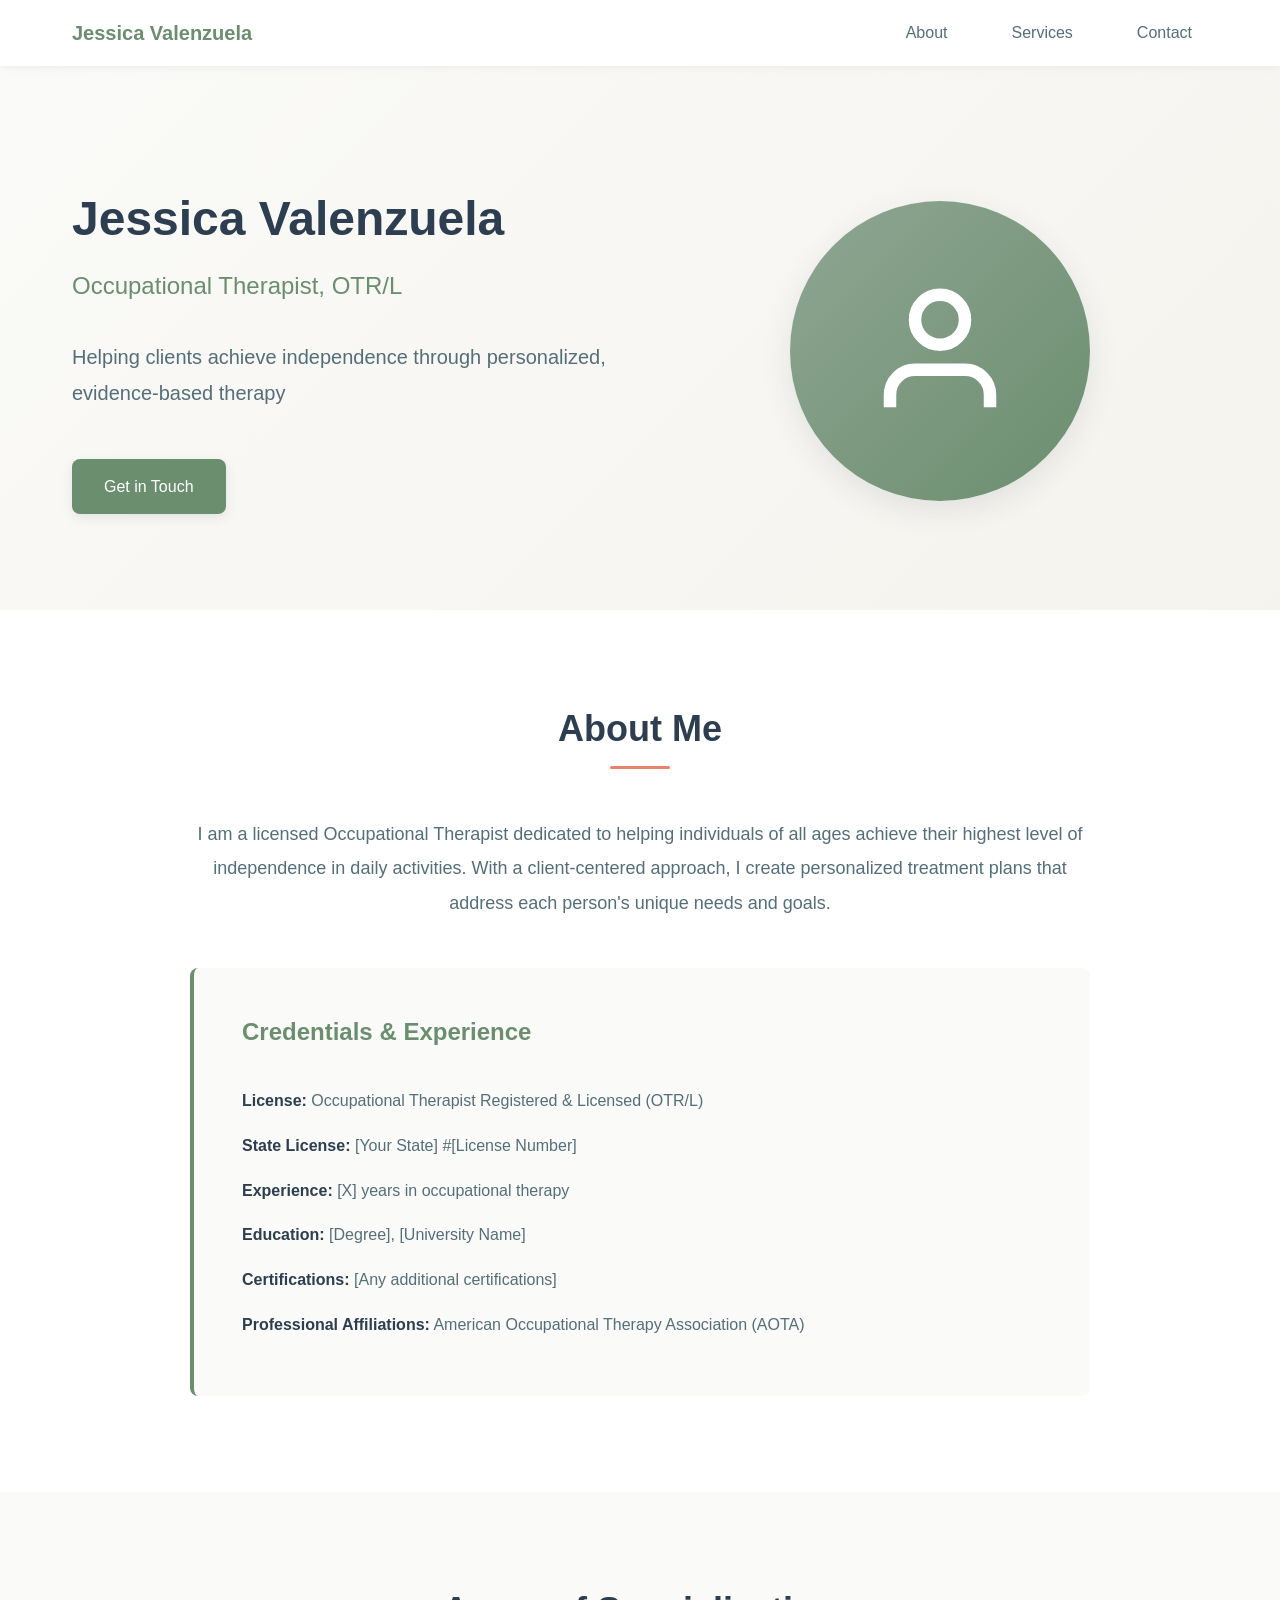
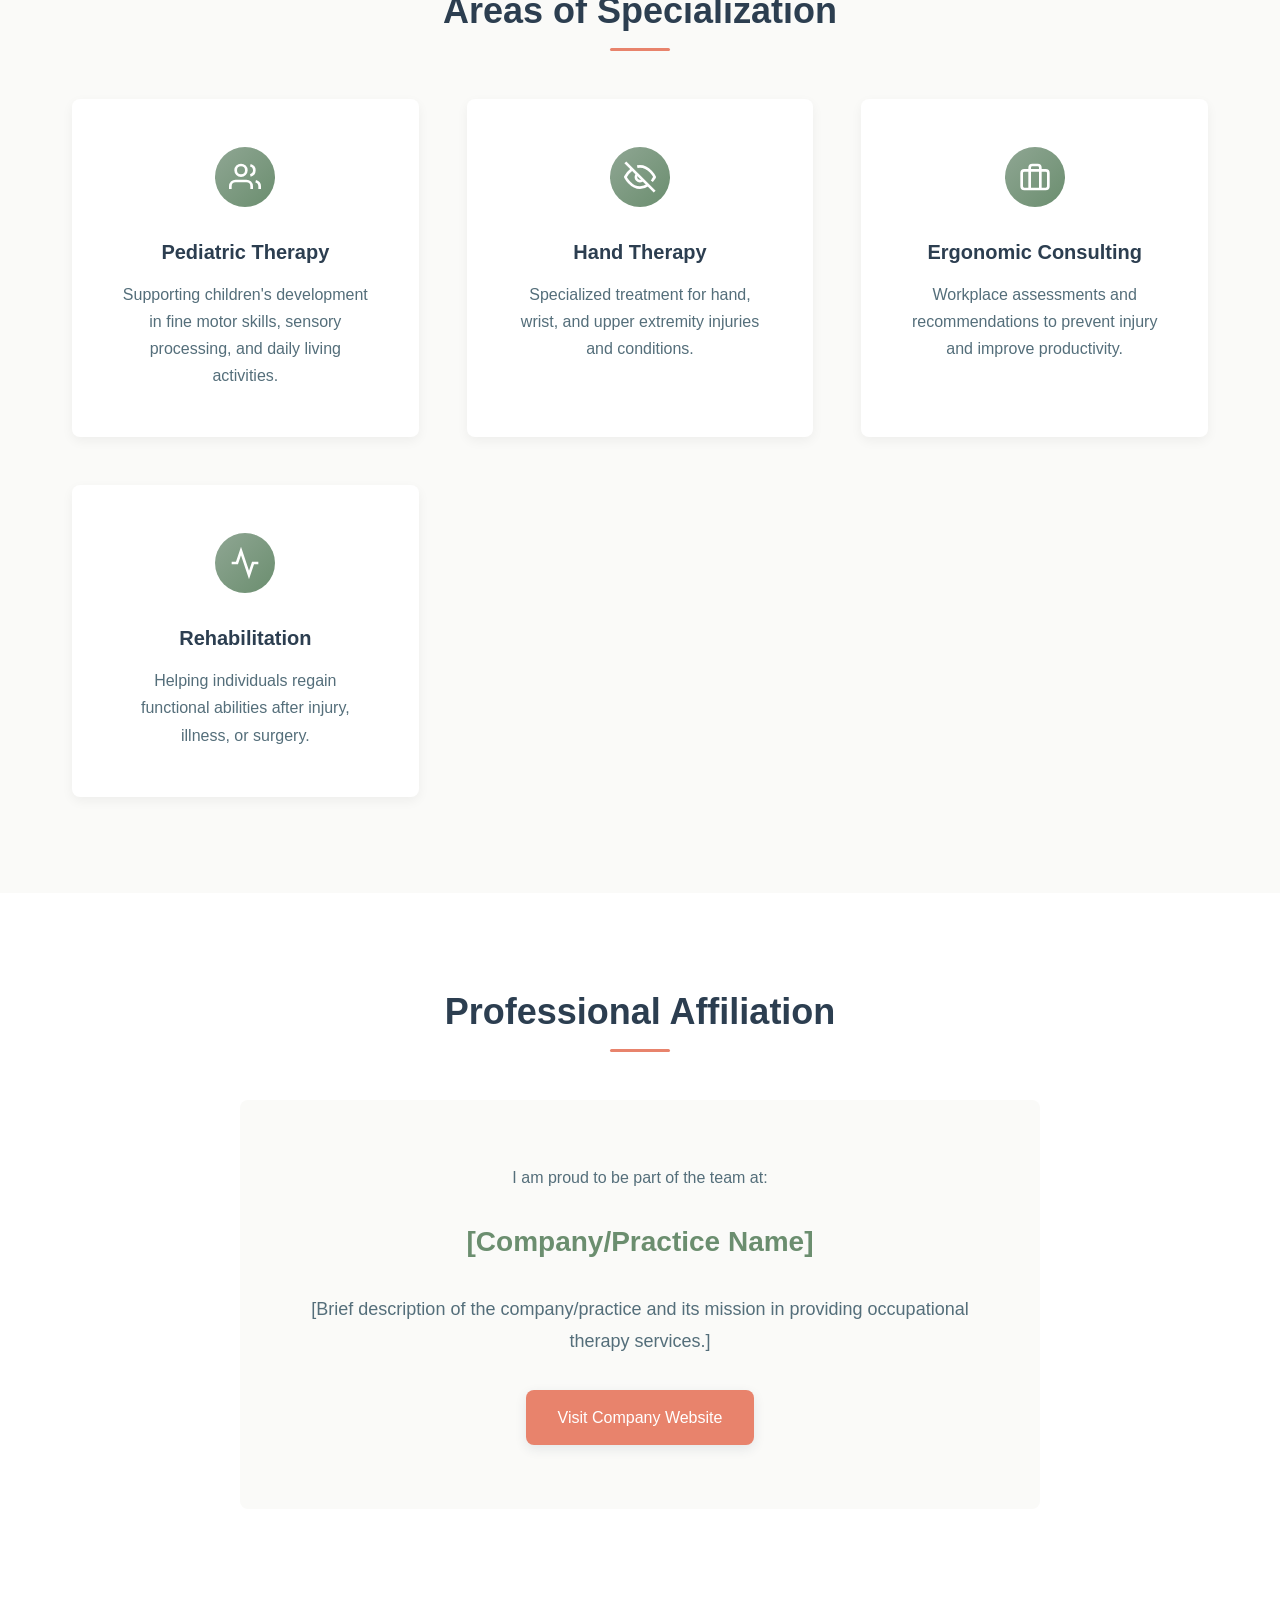
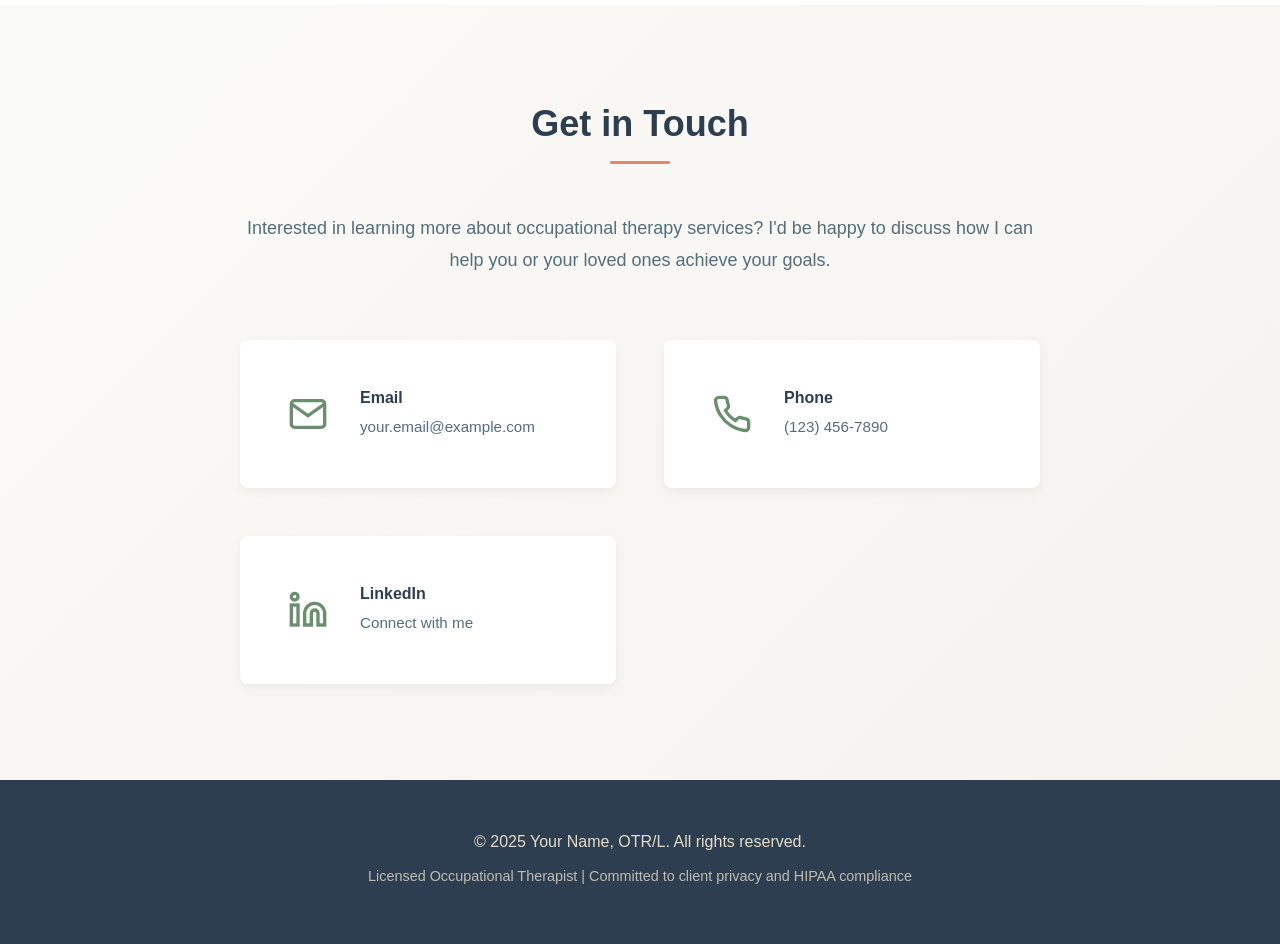
==== index.html @ 7d42098f "Initial template" ====
<!DOCTYPE html>
<html lang="en">
<head>
    <meta charset="UTF-8">
    <meta name="viewport" content="width=device-width, initial-scale=1.0">
    <meta name="description" content="Professional Occupational Therapist providing personalized care and evidence-based treatment.">
    <title>Your Name, OTR/L - Occupational Therapist</title>
    <link rel="stylesheet" href="styles.css">
</head>
<body>
    <!-- Navigation -->
    <nav class="nav">
        <div class="container">
            <div class="nav-content">
                <a href="#home" class="nav-logo">Jessica Valenzuela</a>
                <ul class="nav-links">
                    <li><a href="#about">About</a></li>
                    <li><a href="#services">Services</a></li>
                    <li><a href="#contact">Contact</a></li>
                </ul>
            </div>
        </div>
    </nav>

    <!-- Hero Section -->
    <section id="home" class="hero">
        <div class="container">
            <div class="hero-content">
                <div class="hero-text">
                    <h1 class="hero-title">Jessica Valenzuela</h1>
                    <p class="hero-subtitle">Occupational Therapist, OTR/L</p>
                    <p class="hero-tagline">Helping clients achieve independence through personalized, evidence-based therapy</p>
                    <a href="#contact" class="btn btn-primary">Get in Touch</a>
                </div>
                <div class="hero-image">
                    <div class="image-placeholder">
                        <!-- Replace with actual photo: <img src="your-photo.jpg" alt="Your Name, Occupational Therapist"> -->
                        <svg xmlns="http://www.w3.org/2000/svg" viewBox="0 0 24 24" fill="none" stroke="currentColor" stroke-width="2">
                            <path d="M20 21v-2a4 4 0 0 0-4-4H8a4 4 0 0 0-4 4v2"></path>
                            <circle cx="12" cy="7" r="4"></circle>
                        </svg>
                    </div>
                </div>
            </div>
        </div>
    </section>

    <!-- About Section -->
    <section id="about" class="about">
        <div class="container">
            <h2 class="section-title">About Me</h2>
            <div class="about-content">
                <div class="about-text">
                    <p class="about-intro">
                        I am a licensed Occupational Therapist dedicated to helping individuals of all ages
                        achieve their highest level of independence in daily activities. With a client-centered
                        approach, I create personalized treatment plans that address each person's unique needs
                        and goals.
                    </p>

                    <div class="credentials">
                        <h3>Credentials & Experience</h3>
                        <ul>
                            <li><strong>License:</strong> Occupational Therapist Registered & Licensed (OTR/L)</li>
                            <li><strong>State License:</strong> [Your State] #[License Number]</li>
                            <li><strong>Experience:</strong> [X] years in occupational therapy</li>
                            <li><strong>Education:</strong> [Degree], [University Name]</li>
                            <li><strong>Certifications:</strong> [Any additional certifications]</li>
                            <li><strong>Professional Affiliations:</strong> American Occupational Therapy Association (AOTA)</li>
                        </ul>
                    </div>
                </div>
            </div>
        </div>
    </section>

    <!-- Services Section -->
    <section id="services" class="services">
        <div class="container">
            <h2 class="section-title">Areas of Specialization</h2>
            <div class="services-grid">
                <div class="service-card">
                    <div class="service-icon">
                        <svg xmlns="http://www.w3.org/2000/svg" viewBox="0 0 24 24" fill="none" stroke="currentColor" stroke-width="2">
                            <path d="M17 21v-2a4 4 0 0 0-4-4H5a4 4 0 0 0-4 4v2"></path>
                            <circle cx="9" cy="7" r="4"></circle>
                            <path d="M23 21v-2a4 4 0 0 0-3-3.87"></path>
                            <path d="M16 3.13a4 4 0 0 1 0 7.75"></path>
                        </svg>
                    </div>
                    <h3>Pediatric Therapy</h3>
                    <p>Supporting children's development in fine motor skills, sensory processing, and daily living activities.</p>
                </div>

                <div class="service-card">
                    <div class="service-icon">
                        <svg xmlns="http://www.w3.org/2000/svg" viewBox="0 0 24 24" fill="none" stroke="currentColor" stroke-width="2">
                            <path d="M17.94 17.94A10.07 10.07 0 0 1 12 20c-7 0-11-8-11-8a18.45 18.45 0 0 1 5.06-5.94M9.9 4.24A9.12 9.12 0 0 1 12 4c7 0 11 8 11 8a18.5 18.5 0 0 1-2.16 3.19m-6.72-1.07a3 3 0 1 1-4.24-4.24"></path>
                            <line x1="1" y1="1" x2="23" y2="23"></line>
                        </svg>
                    </div>
                    <h3>Hand Therapy</h3>
                    <p>Specialized treatment for hand, wrist, and upper extremity injuries and conditions.</p>
                </div>

                <div class="service-card">
                    <div class="service-icon">
                        <svg xmlns="http://www.w3.org/2000/svg" viewBox="0 0 24 24" fill="none" stroke="currentColor" stroke-width="2">
                            <rect x="2" y="7" width="20" height="14" rx="2" ry="2"></rect>
                            <path d="M16 21V5a2 2 0 0 0-2-2h-4a2 2 0 0 0-2 2v16"></path>
                        </svg>
                    </div>
                    <h3>Ergonomic Consulting</h3>
                    <p>Workplace assessments and recommendations to prevent injury and improve productivity.</p>
                </div>

                <div class="service-card">
                    <div class="service-icon">
                        <svg xmlns="http://www.w3.org/2000/svg" viewBox="0 0 24 24" fill="none" stroke="currentColor" stroke-width="2">
                            <path d="M22 12h-4l-3 9L9 3l-3 9H2"></path>
                        </svg>
                    </div>
                    <h3>Rehabilitation</h3>
                    <p>Helping individuals regain functional abilities after injury, illness, or surgery.</p>
                </div>
            </div>
        </div>
    </section>

    <!-- Company Section -->
    <section class="company">
        <div class="container">
            <div class="company-content">
                <h2 class="section-title">Professional Affiliation</h2>
                <div class="company-info">
                    <p>I am proud to be part of the team at:</p>
                    <h3 class="company-name">[Company/Practice Name]</h3>
                    <p class="company-description">
                        [Brief description of the company/practice and its mission in providing occupational therapy services.]
                    </p>
                    <a href="https://www.company-website.com" target="_blank" rel="noopener noreferrer" class="btn btn-secondary">
                        Visit Company Website
                    </a>
                </div>
            </div>
        </div>
    </section>

    <!-- Contact Section -->
    <section id="contact" class="contact">
        <div class="container">
            <h2 class="section-title">Get in Touch</h2>
            <div class="contact-content">
                <p class="contact-intro">
                    Interested in learning more about occupational therapy services?
                    I'd be happy to discuss how I can help you or your loved ones achieve your goals.
                </p>

                <div class="contact-methods">
                    <div class="contact-item">
                        <svg xmlns="http://www.w3.org/2000/svg" viewBox="0 0 24 24" fill="none" stroke="currentColor" stroke-width="2">
                            <path d="M4 4h16c1.1 0 2 .9 2 2v12c0 1.1-.9 2-2 2H4c-1.1 0-2-.9-2-2V6c0-1.1.9-2 2-2z"></path>
                            <polyline points="22,6 12,13 2,6"></polyline>
                        </svg>
                        <div>
                            <h4>Email</h4>
                            <a href="mailto:your.email@example.com">your.email@example.com</a>
                        </div>
                    </div>

                    <div class="contact-item">
                        <svg xmlns="http://www.w3.org/2000/svg" viewBox="0 0 24 24" fill="none" stroke="currentColor" stroke-width="2">
                            <path d="M22 16.92v3a2 2 0 0 1-2.18 2 19.79 19.79 0 0 1-8.63-3.07 19.5 19.5 0 0 1-6-6 19.79 19.79 0 0 1-3.07-8.67A2 2 0 0 1 4.11 2h3a2 2 0 0 1 2 1.72 12.84 12.84 0 0 0 .7 2.81 2 2 0 0 1-.45 2.11L8.09 9.91a16 16 0 0 0 6 6l1.27-1.27a2 2 0 0 1 2.11-.45 12.84 12.84 0 0 0 2.81.7A2 2 0 0 1 22 16.92z"></path>
                        </svg>
                        <div>
                            <h4>Phone</h4>
                            <a href="tel:+1234567890">(123) 456-7890</a>
                        </div>
                    </div>

                    <div class="contact-item">
                        <svg xmlns="http://www.w3.org/2000/svg" viewBox="0 0 24 24" fill="none" stroke="currentColor" stroke-width="2">
                            <path d="M16 8a6 6 0 0 1 6 6v7h-4v-7a2 2 0 0 0-2-2 2 2 0 0 0-2 2v7h-4v-7a6 6 0 0 1 6-6z"></path>
                            <rect x="2" y="9" width="4" height="12"></rect>
                            <circle cx="4" cy="4" r="2"></circle>
                        </svg>
                        <div>
                            <h4>LinkedIn</h4>
                            <a href="https://www.linkedin.com/in/yourprofile" target="_blank" rel="noopener noreferrer">Connect with me</a>
                        </div>
                    </div>
                </div>
            </div>
        </div>
    </section>

    <!-- Footer -->
    <footer class="footer">
        <div class="container">
            <div class="footer-content">
                <p>&copy; 2025 Your Name, OTR/L. All rights reserved.</p>
                <p class="footer-note">Licensed Occupational Therapist | Committed to client privacy and HIPAA compliance</p>
            </div>
        </div>
    </footer>

    <script>
        // Smooth scrolling for navigation links
        document.querySelectorAll('a[href^="#"]').forEach(anchor => {
            anchor.addEventListener('click', function (e) {
                e.preventDefault();
                const target = document.querySelector(this.getAttribute('href'));
                if (target) {
                    target.scrollIntoView({
                        behavior: 'smooth',
                        block: 'start'
                    });
                }
            });
        });

        // Add active class to nav on scroll
        window.addEventListener('scroll', () => {
            const nav = document.querySelector('.nav');
            if (window.scrollY > 50) {
                nav.classList.add('scrolled');
            } else {
                nav.classList.remove('scrolled');
            }
        });
    </script>
</body>
</html>
---- styles.css ----
/* ===================================
   CSS Custom Properties (Variables)
   =================================== */
:root {
    /* Colors - Sage Green & Warm Neutrals Palette */
    --color-primary: #6B8E6F;        /* Sage green */
    --color-primary-light: #8FA693;  /* Light sage */
    --color-primary-dark: #4A6B4E;   /* Dark sage */
    --color-accent: #E8836C;         /* Coral accent */
    --color-accent-light: #F5A491;   /* Light coral */
    --color-neutral-light: #FAFAF8;  /* Cream white */
    --color-neutral: #E8DCC8;        /* Warm beige */
    --color-text-dark: #2C3E50;      /* Dark text */
    --color-text-medium: #546E7A;    /* Medium grey text */
    --color-text-light: #7FB3D5;     /* Soft teal */
    --color-white: #FFFFFF;
    --color-shadow: rgba(44, 62, 80, 0.1);

    /* Typography */
    --font-base: -apple-system, BlinkMacSystemFont, 'Segoe UI', Roboto, 'Helvetica Neue', Arial, sans-serif;
    --font-heading: 'Montserrat', -apple-system, BlinkMacSystemFont, 'Segoe UI', sans-serif;

    /* Spacing */
    --spacing-xs: 0.5rem;
    --spacing-sm: 1rem;
    --spacing-md: 2rem;
    --spacing-lg: 3rem;
    --spacing-xl: 4rem;
    --spacing-xxl: 6rem;

    /* Layout */
    --max-width: 1200px;
    --border-radius: 8px;
    --transition: all 0.3s ease;
}

/* ===================================
   Reset & Base Styles
   =================================== */
* {
    margin: 0;
    padding: 0;
    box-sizing: border-box;
}

html {
    scroll-behavior: smooth;
    font-size: 16px;
}

body {
    font-family: var(--font-base);
    color: var(--color-text-dark);
    line-height: 1.7;
    background-color: var(--color-white);
    -webkit-font-smoothing: antialiased;
    -moz-osx-font-smoothing: grayscale;
}

h1, h2, h3, h4, h5, h6 {
    font-family: var(--font-heading);
    line-height: 1.3;
    font-weight: 600;
    color: var(--color-text-dark);
}

h1 { font-size: 2.5rem; }
h2 { font-size: 2rem; }
h3 { font-size: 1.5rem; }
h4 { font-size: 1.25rem; }

a {
    color: var(--color-primary);
    text-decoration: none;
    transition: var(--transition);
}

a:hover {
    color: var(--color-primary-dark);
}

img {
    max-width: 100%;
    height: auto;
    display: block;
}

ul {
    list-style: none;
}

/* ===================================
   Utility Classes
   =================================== */
.container {
    max-width: var(--max-width);
    margin: 0 auto;
    padding: 0 var(--spacing-md);
}

.section-title {
    text-align: center;
    margin-bottom: var(--spacing-lg);
    font-size: 2.25rem;
    color: var(--color-text-dark);
    position: relative;
    padding-bottom: var(--spacing-sm);
}

.section-title::after {
    content: '';
    position: absolute;
    bottom: 0;
    left: 50%;
    transform: translateX(-50%);
    width: 60px;
    height: 3px;
    background: var(--color-accent);
    border-radius: 2px;
}

/* ===================================
   Buttons
   =================================== */
.btn {
    display: inline-block;
    padding: 0.875rem 2rem;
    border-radius: var(--border-radius);
    font-weight: 500;
    text-align: center;
    cursor: pointer;
    transition: var(--transition);
    border: none;
    font-size: 1rem;
    text-decoration: none;
}

.btn-primary {
    background-color: var(--color-primary);
    color: var(--color-white);
    box-shadow: 0 4px 12px var(--color-shadow);
}

.btn-primary:hover {
    background-color: var(--color-primary-dark);
    transform: translateY(-2px);
    box-shadow: 0 6px 16px var(--color-shadow);
}

.btn-secondary {
    background-color: var(--color-accent);
    color: var(--color-white);
    box-shadow: 0 4px 12px var(--color-shadow);
}

.btn-secondary:hover {
    background-color: var(--color-accent-light);
    transform: translateY(-2px);
    box-shadow: 0 6px 16px var(--color-shadow);
}

/* ===================================
   Navigation
   =================================== */
.nav {
    position: fixed;
    top: 0;
    left: 0;
    right: 0;
    background-color: var(--color-white);
    z-index: 1000;
    transition: var(--transition);
    box-shadow: 0 2px 8px rgba(0, 0, 0, 0.05);
}

.nav.scrolled {
    box-shadow: 0 2px 12px var(--color-shadow);
}

.nav-content {
    display: flex;
    justify-content: space-between;
    align-items: center;
    padding: 1rem 0;
}

.nav-logo {
    font-size: 1.25rem;
    font-weight: 600;
    color: var(--color-primary);
}

.nav-links {
    display: flex;
    gap: var(--spacing-md);
}

.nav-links a {
    color: var(--color-text-medium);
    font-weight: 500;
    transition: var(--transition);
    padding: 0.5rem 1rem;
    border-radius: var(--border-radius);
}

.nav-links a:hover {
    color: var(--color-primary);
    background-color: rgba(107, 142, 111, 0.1);
}

/* ===================================
   Hero Section
   =================================== */
.hero {
    padding: 8rem 0 var(--spacing-xxl);
    background: linear-gradient(135deg, var(--color-neutral-light) 0%, #F5F3EE 100%);
    margin-top: 60px;
}

.hero-content {
    display: grid;
    grid-template-columns: 1fr 1fr;
    gap: var(--spacing-xl);
    align-items: center;
}

.hero-text {
    animation: fadeInUp 0.8s ease;
}

.hero-title {
    font-size: 3rem;
    color: var(--color-text-dark);
    margin-bottom: var(--spacing-sm);
}

.hero-subtitle {
    font-size: 1.5rem;
    color: var(--color-primary);
    font-weight: 500;
    margin-bottom: var(--spacing-md);
}

.hero-tagline {
    font-size: 1.25rem;
    color: var(--color-text-medium);
    margin-bottom: var(--spacing-lg);
    line-height: 1.8;
}

.hero-image {
    display: flex;
    justify-content: center;
    align-items: center;
}

.image-placeholder {
    width: 300px;
    height: 300px;
    border-radius: 50%;
    background: linear-gradient(135deg, var(--color-primary-light) 0%, var(--color-primary) 100%);
    display: flex;
    align-items: center;
    justify-content: center;
    box-shadow: 0 10px 30px var(--color-shadow);
}

.image-placeholder svg {
    width: 150px;
    height: 150px;
    color: var(--color-white);
}

.image-placeholder img {
    width: 100%;
    height: 100%;
    border-radius: 50%;
    object-fit: cover;
}

/* ===================================
   About Section
   =================================== */
.about {
    padding: var(--spacing-xxl) 0;
    background-color: var(--color-white);
}

.about-content {
    max-width: 900px;
    margin: 0 auto;
}

.about-intro {
    font-size: 1.125rem;
    line-height: 1.9;
    color: var(--color-text-medium);
    margin-bottom: var(--spacing-lg);
    text-align: center;
}

.credentials {
    background-color: var(--color-neutral-light);
    padding: var(--spacing-lg);
    border-radius: var(--border-radius);
    border-left: 4px solid var(--color-primary);
}

.credentials h3 {
    color: var(--color-primary);
    margin-bottom: var(--spacing-md);
}

.credentials ul {
    list-style: none;
}

.credentials li {
    padding: var(--spacing-xs) 0;
    color: var(--color-text-medium);
    line-height: 1.8;
}

.credentials strong {
    color: var(--color-text-dark);
    font-weight: 600;
}

/* ===================================
   Services Section
   =================================== */
.services {
    padding: var(--spacing-xxl) 0;
    background-color: var(--color-neutral-light);
}

.services-grid {
    display: grid;
    grid-template-columns: repeat(auto-fit, minmax(280px, 1fr));
    gap: var(--spacing-lg);
    margin-top: var(--spacing-lg);
}

.service-card {
    background-color: var(--color-white);
    padding: var(--spacing-lg);
    border-radius: var(--border-radius);
    text-align: center;
    transition: var(--transition);
    box-shadow: 0 4px 12px rgba(0, 0, 0, 0.05);
}

.service-card:hover {
    transform: translateY(-8px);
    box-shadow: 0 8px 24px var(--color-shadow);
}

.service-icon {
    width: 60px;
    height: 60px;
    margin: 0 auto var(--spacing-md);
    background: linear-gradient(135deg, var(--color-primary-light) 0%, var(--color-primary) 100%);
    border-radius: 50%;
    display: flex;
    align-items: center;
    justify-content: center;
}

.service-icon svg {
    width: 32px;
    height: 32px;
    color: var(--color-white);
}

.service-card h3 {
    color: var(--color-text-dark);
    margin-bottom: var(--spacing-sm);
    font-size: 1.25rem;
}

.service-card p {
    color: var(--color-text-medium);
    line-height: 1.7;
}

/* ===================================
   Company Section
   =================================== */
.company {
    padding: var(--spacing-xxl) 0;
    background-color: var(--color-white);
}

.company-content {
    max-width: 800px;
    margin: 0 auto;
    text-align: center;
}

.company-info {
    background-color: var(--color-neutral-light);
    padding: var(--spacing-xl);
    border-radius: var(--border-radius);
    margin-top: var(--spacing-md);
}

.company-info p {
    color: var(--color-text-medium);
    line-height: 1.8;
    margin-bottom: var(--spacing-md);
}

.company-name {
    color: var(--color-primary);
    font-size: 1.75rem;
    margin: var(--spacing-md) 0;
}

.company-description {
    font-size: 1.125rem;
    margin-bottom: var(--spacing-lg);
}

/* ===================================
   Contact Section
   =================================== */
.contact {
    padding: var(--spacing-xxl) 0;
    background: linear-gradient(135deg, var(--color-neutral-light) 0%, #F5F3EE 100%);
}

.contact-content {
    max-width: 800px;
    margin: 0 auto;
    text-align: center;
}

.contact-intro {
    font-size: 1.125rem;
    color: var(--color-text-medium);
    margin-bottom: var(--spacing-xl);
    line-height: 1.8;
}

.contact-methods {
    display: grid;
    grid-template-columns: repeat(auto-fit, minmax(250px, 1fr));
    gap: var(--spacing-lg);
}

.contact-item {
    background-color: var(--color-white);
    padding: var(--spacing-lg);
    border-radius: var(--border-radius);
    display: flex;
    align-items: center;
    gap: var(--spacing-md);
    box-shadow: 0 4px 12px rgba(0, 0, 0, 0.05);
    transition: var(--transition);
}

.contact-item:hover {
    transform: translateY(-4px);
    box-shadow: 0 8px 20px var(--color-shadow);
}

.contact-item svg {
    width: 40px;
    height: 40px;
    color: var(--color-primary);
    flex-shrink: 0;
}

.contact-item div {
    text-align: left;
}

.contact-item h4 {
    color: var(--color-text-dark);
    font-size: 1rem;
    margin-bottom: 0.25rem;
}

.contact-item a {
    color: var(--color-text-medium);
    font-size: 0.95rem;
}

.contact-item a:hover {
    color: var(--color-primary);
}

/* ===================================
   Footer
   =================================== */
.footer {
    background-color: var(--color-text-dark);
    color: var(--color-neutral);
    padding: var(--spacing-lg) 0;
    text-align: center;
}

.footer-content p {
    margin-bottom: var(--spacing-xs);
}

.footer-note {
    font-size: 0.9rem;
    opacity: 0.8;
}

/* ===================================
   Animations
   =================================== */
@keyframes fadeInUp {
    from {
        opacity: 0;
        transform: translateY(30px);
    }
    to {
        opacity: 1;
        transform: translateY(0);
    }
}

/* ===================================
   Responsive Design
   =================================== */

/* Tablets and below */
@media (max-width: 768px) {
    :root {
        --spacing-xl: 3rem;
        --spacing-xxl: 4rem;
    }

    h1 { font-size: 2rem; }
    h2 { font-size: 1.75rem; }
    h3 { font-size: 1.25rem; }

    .nav-links {
        gap: var(--spacing-sm);
    }

    .nav-links a {
        padding: 0.5rem;
        font-size: 0.9rem;
    }

    .hero {
        padding: 6rem 0 var(--spacing-xl);
    }

    .hero-content {
        grid-template-columns: 1fr;
        gap: var(--spacing-lg);
        text-align: center;
    }

    .hero-title {
        font-size: 2.25rem;
    }

    .hero-subtitle {
        font-size: 1.25rem;
    }

    .hero-tagline {
        font-size: 1.1rem;
    }

    .image-placeholder {
        width: 250px;
        height: 250px;
    }

    .services-grid {
        grid-template-columns: 1fr;
    }

    .contact-methods {
        grid-template-columns: 1fr;
    }
}

/* Mobile phones */
@media (max-width: 480px) {
    .container {
        padding: 0 var(--spacing-sm);
    }

    .nav-content {
        flex-direction: column;
        gap: var(--spacing-sm);
    }

    .nav-links {
        flex-wrap: wrap;
        justify-content: center;
    }

    .hero-title {
        font-size: 1.75rem;
    }

    .hero-subtitle {
        font-size: 1.125rem;
    }

    .hero-tagline {
        font-size: 1rem;
    }

    .image-placeholder {
        width: 200px;
        height: 200px;
    }

    .section-title {
        font-size: 1.75rem;
    }

    .btn {
        padding: 0.75rem 1.5rem;
        font-size: 0.95rem;
    }
}

/* Print styles */
@media print {
    .nav,
    .btn {
        display: none;
    }

    body {
        background-color: white;
    }

    .hero,
    .services,
    .contact {
        background: white;
    }
}
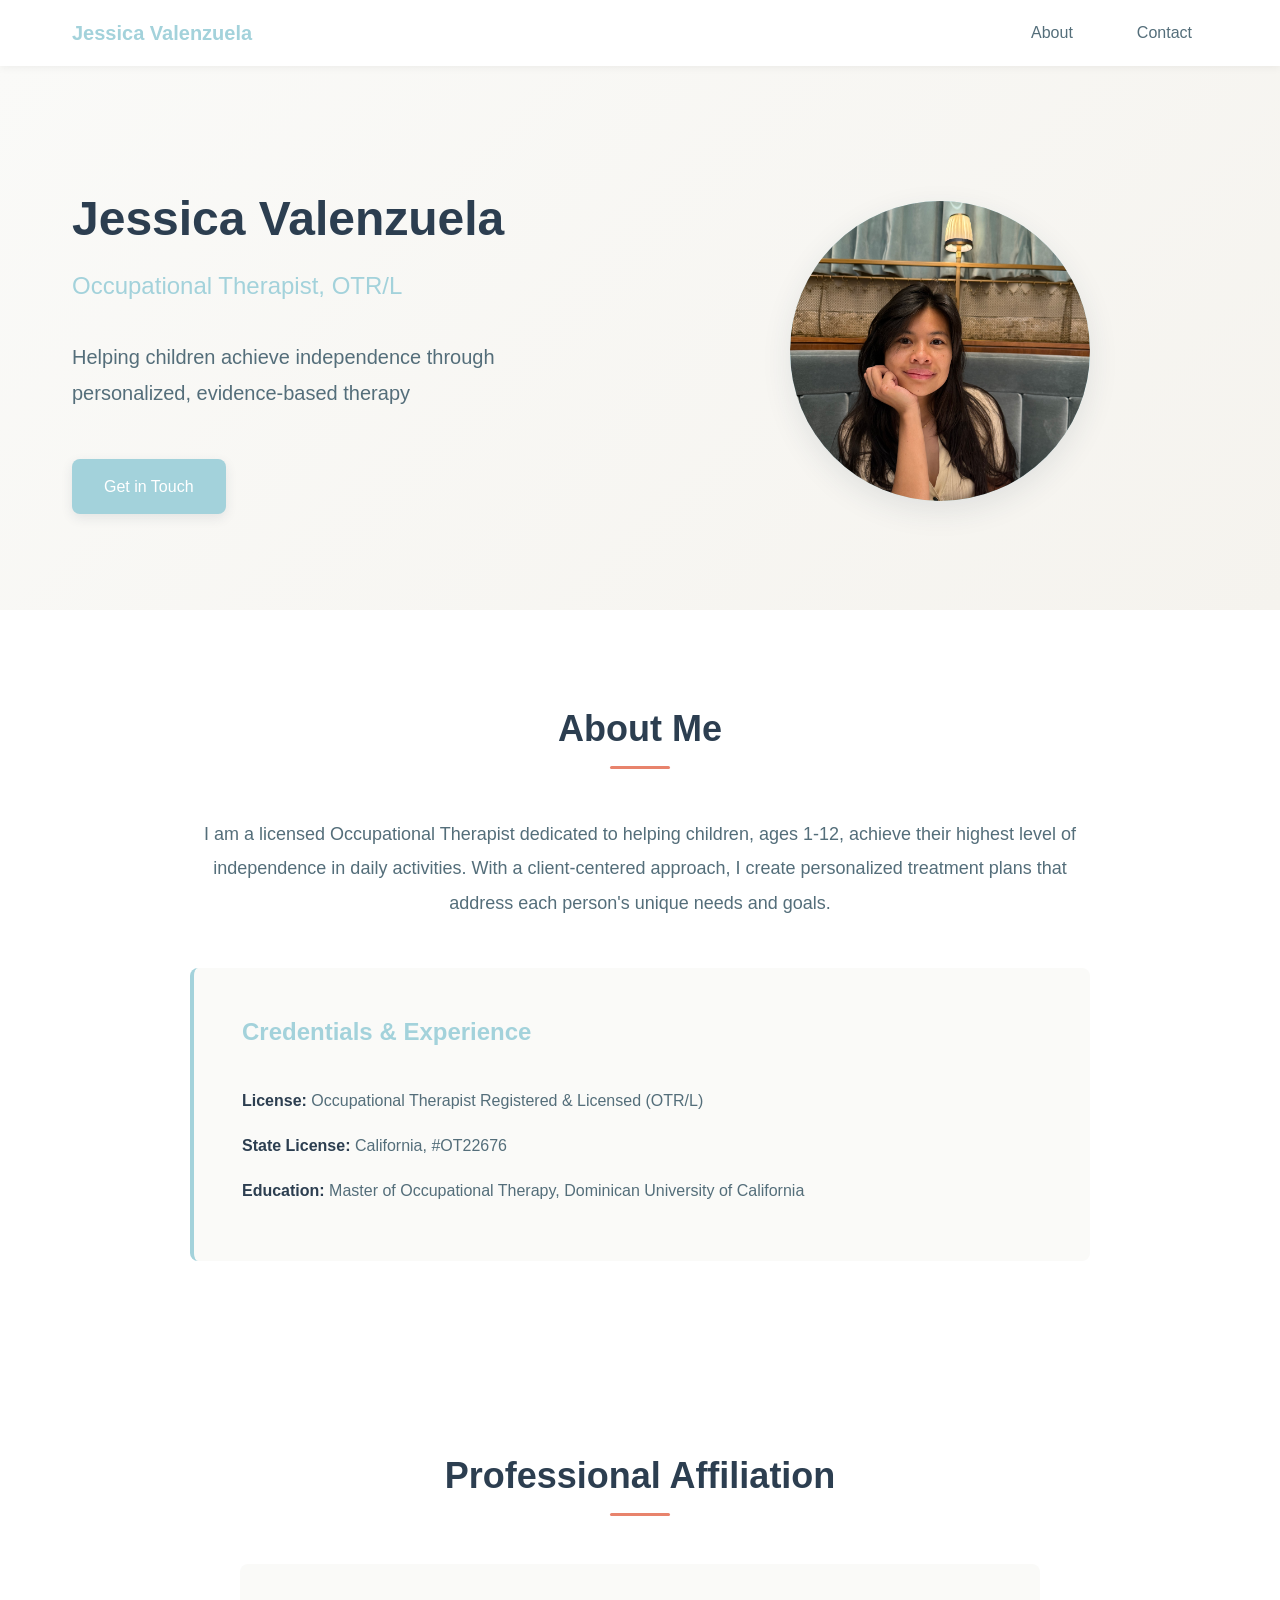
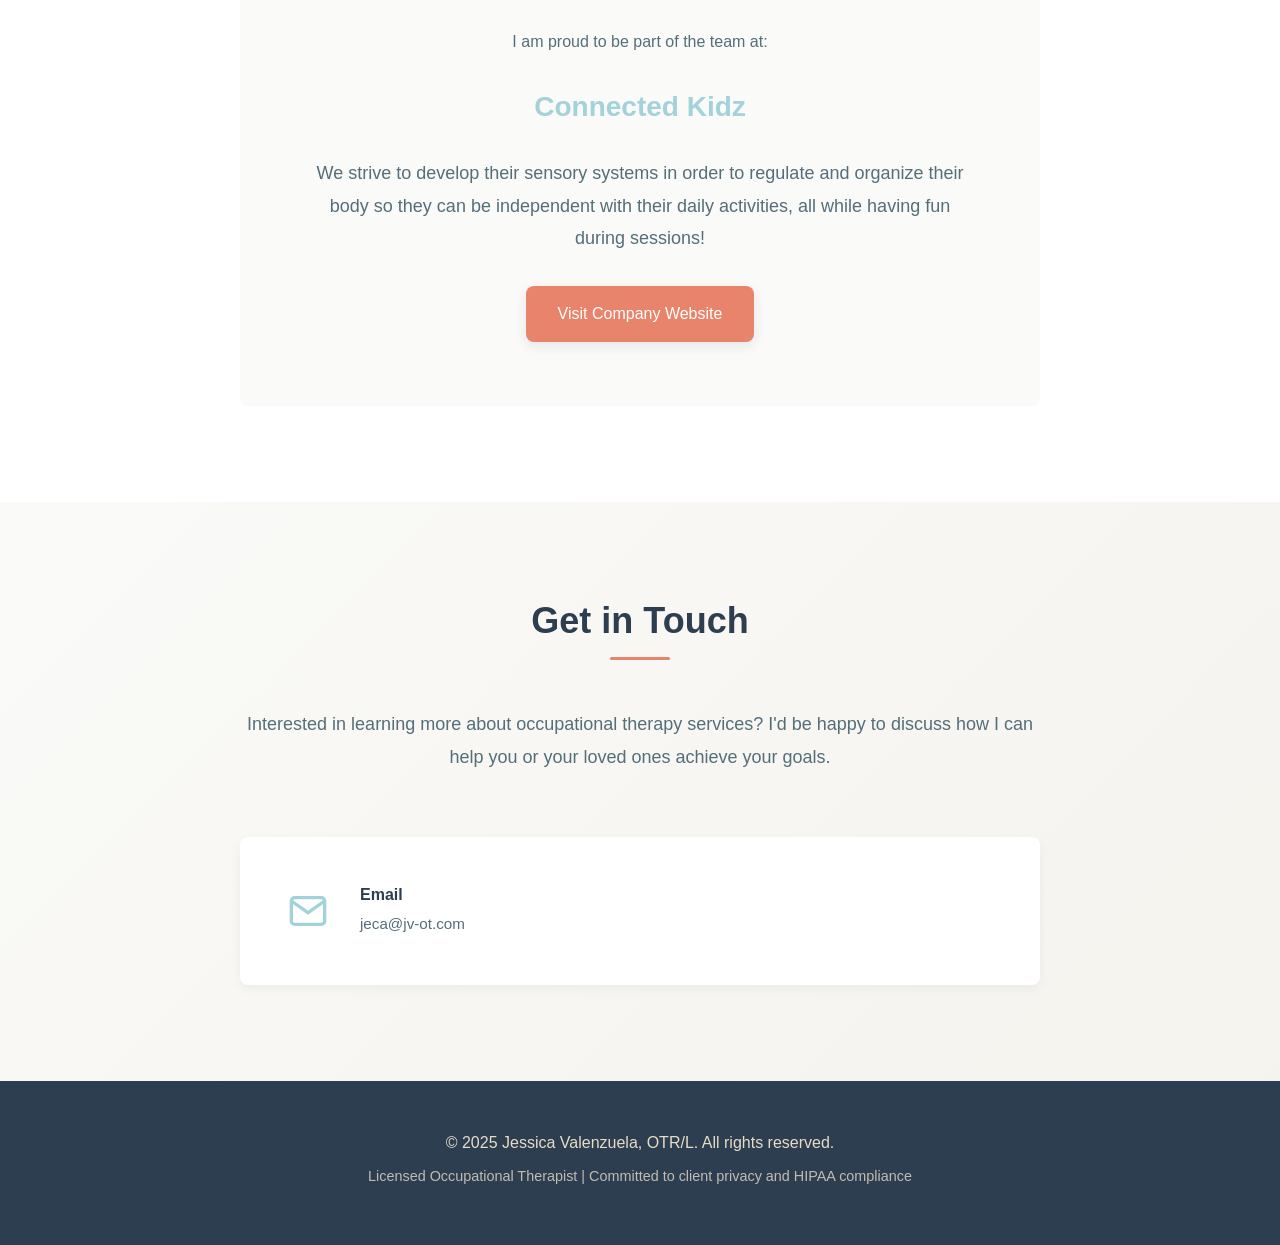
==== commit c4ad6ffb: "Update with real information" ====
--- a/index.html
+++ b/index.html
@@ -15,7 +15,6 @@
                 <a href="#home" class="nav-logo">Jessica Valenzuela</a>
                 <ul class="nav-links">
                     <li><a href="#about">About</a></li>
-                    <li><a href="#services">Services</a></li>
                     <li><a href="#contact">Contact</a></li>
                 </ul>
             </div>
@@ -29,16 +28,12 @@
                 <div class="hero-text">
                     <h1 class="hero-title">Jessica Valenzuela</h1>
                     <p class="hero-subtitle">Occupational Therapist, OTR/L</p>
-                    <p class="hero-tagline">Helping clients achieve independence through personalized, evidence-based therapy</p>
+                    <p class="hero-tagline">Helping children achieve independence through personalized, evidence-based therapy</p>
                     <a href="#contact" class="btn btn-primary">Get in Touch</a>
                 </div>
                 <div class="hero-image">
                     <div class="image-placeholder">
-                        <!-- Replace with actual photo: <img src="your-photo.jpg" alt="Your Name, Occupational Therapist"> -->
-                        <svg xmlns="http://www.w3.org/2000/svg" viewBox="0 0 24 24" fill="none" stroke="currentColor" stroke-width="2">
-                            <path d="M20 21v-2a4 4 0 0 0-4-4H8a4 4 0 0 0-4 4v2"></path>
-                            <circle cx="12" cy="7" r="4"></circle>
-                        </svg>
+                        <img src="media/profile-pic.jpg" alt="Jessica Valenzuela, Occupational Therapist">
                     </div>
                 </div>
             </div>
@@ -52,7 +47,7 @@
             <div class="about-content">
                 <div class="about-text">
                     <p class="about-intro">
-                        I am a licensed Occupational Therapist dedicated to helping individuals of all ages
+                        I am a licensed Occupational Therapist dedicated to helping children, ages 1-12, 
                         achieve their highest level of independence in daily activities. With a client-centered
                         approach, I create personalized treatment plans that address each person's unique needs
                         and goals.
@@ -62,66 +57,10 @@
                         <h3>Credentials & Experience</h3>
                         <ul>
                             <li><strong>License:</strong> Occupational Therapist Registered & Licensed (OTR/L)</li>
-                            <li><strong>State License:</strong> [Your State] #[License Number]</li>
-                            <li><strong>Experience:</strong> [X] years in occupational therapy</li>
-                            <li><strong>Education:</strong> [Degree], [University Name]</li>
-                            <li><strong>Certifications:</strong> [Any additional certifications]</li>
-                            <li><strong>Professional Affiliations:</strong> American Occupational Therapy Association (AOTA)</li>
+                            <li><strong>State License:</strong> California, #OT22676</li>
+                            <li><strong>Education:</strong> Master of Occupational Therapy, Dominican University of California</li>
                         </ul>
                     </div>
-                </div>
-            </div>
-        </div>
-    </section>
-
-    <!-- Services Section -->
-    <section id="services" class="services">
-        <div class="container">
-            <h2 class="section-title">Areas of Specialization</h2>
-            <div class="services-grid">
-                <div class="service-card">
-                    <div class="service-icon">
-                        <svg xmlns="http://www.w3.org/2000/svg" viewBox="0 0 24 24" fill="none" stroke="currentColor" stroke-width="2">
-                            <path d="M17 21v-2a4 4 0 0 0-4-4H5a4 4 0 0 0-4 4v2"></path>
-                            <circle cx="9" cy="7" r="4"></circle>
-                            <path d="M23 21v-2a4 4 0 0 0-3-3.87"></path>
-                            <path d="M16 3.13a4 4 0 0 1 0 7.75"></path>
-                        </svg>
-                    </div>
-                    <h3>Pediatric Therapy</h3>
-                    <p>Supporting children's development in fine motor skills, sensory processing, and daily living activities.</p>
-                </div>
-
-                <div class="service-card">
-                    <div class="service-icon">
-                        <svg xmlns="http://www.w3.org/2000/svg" viewBox="0 0 24 24" fill="none" stroke="currentColor" stroke-width="2">
-                            <path d="M17.94 17.94A10.07 10.07 0 0 1 12 20c-7 0-11-8-11-8a18.45 18.45 0 0 1 5.06-5.94M9.9 4.24A9.12 9.12 0 0 1 12 4c7 0 11 8 11 8a18.5 18.5 0 0 1-2.16 3.19m-6.72-1.07a3 3 0 1 1-4.24-4.24"></path>
-                            <line x1="1" y1="1" x2="23" y2="23"></line>
-                        </svg>
-                    </div>
-                    <h3>Hand Therapy</h3>
-                    <p>Specialized treatment for hand, wrist, and upper extremity injuries and conditions.</p>
-                </div>
-
-                <div class="service-card">
-                    <div class="service-icon">
-                        <svg xmlns="http://www.w3.org/2000/svg" viewBox="0 0 24 24" fill="none" stroke="currentColor" stroke-width="2">
-                            <rect x="2" y="7" width="20" height="14" rx="2" ry="2"></rect>
-                            <path d="M16 21V5a2 2 0 0 0-2-2h-4a2 2 0 0 0-2 2v16"></path>
-                        </svg>
-                    </div>
-                    <h3>Ergonomic Consulting</h3>
-                    <p>Workplace assessments and recommendations to prevent injury and improve productivity.</p>
-                </div>
-
-                <div class="service-card">
-                    <div class="service-icon">
-                        <svg xmlns="http://www.w3.org/2000/svg" viewBox="0 0 24 24" fill="none" stroke="currentColor" stroke-width="2">
-                            <path d="M22 12h-4l-3 9L9 3l-3 9H2"></path>
-                        </svg>
-                    </div>
-                    <h3>Rehabilitation</h3>
-                    <p>Helping individuals regain functional abilities after injury, illness, or surgery.</p>
                 </div>
             </div>
         </div>
@@ -134,11 +73,11 @@
                 <h2 class="section-title">Professional Affiliation</h2>
                 <div class="company-info">
                     <p>I am proud to be part of the team at:</p>
-                    <h3 class="company-name">[Company/Practice Name]</h3>
+                    <h3 class="company-name">Connected Kidz</h3>
                     <p class="company-description">
-                        [Brief description of the company/practice and its mission in providing occupational therapy services.]
+                        We strive to develop their sensory systems in order to regulate and organize their body so they can be independent with their daily activities, all while having fun during sessions!
                     </p>
-                    <a href="https://www.company-website.com" target="_blank" rel="noopener noreferrer" class="btn btn-secondary">
+                    <a href="https://www.connectedkidzsf.com/" target="_blank" rel="noopener noreferrer" class="btn btn-secondary">
                         Visit Company Website
                     </a>
                 </div>
@@ -164,29 +103,7 @@
                         </svg>
                         <div>
                             <h4>Email</h4>
-                            <a href="mailto:your.email@example.com">your.email@example.com</a>
-                        </div>
-                    </div>
-
-                    <div class="contact-item">
-                        <svg xmlns="http://www.w3.org/2000/svg" viewBox="0 0 24 24" fill="none" stroke="currentColor" stroke-width="2">
-                            <path d="M22 16.92v3a2 2 0 0 1-2.18 2 19.79 19.79 0 0 1-8.63-3.07 19.5 19.5 0 0 1-6-6 19.79 19.79 0 0 1-3.07-8.67A2 2 0 0 1 4.11 2h3a2 2 0 0 1 2 1.72 12.84 12.84 0 0 0 .7 2.81 2 2 0 0 1-.45 2.11L8.09 9.91a16 16 0 0 0 6 6l1.27-1.27a2 2 0 0 1 2.11-.45 12.84 12.84 0 0 0 2.81.7A2 2 0 0 1 22 16.92z"></path>
-                        </svg>
-                        <div>
-                            <h4>Phone</h4>
-                            <a href="tel:+1234567890">(123) 456-7890</a>
-                        </div>
-                    </div>
-
-                    <div class="contact-item">
-                        <svg xmlns="http://www.w3.org/2000/svg" viewBox="0 0 24 24" fill="none" stroke="currentColor" stroke-width="2">
-                            <path d="M16 8a6 6 0 0 1 6 6v7h-4v-7a2 2 0 0 0-2-2 2 2 0 0 0-2 2v7h-4v-7a6 6 0 0 1 6-6z"></path>
-                            <rect x="2" y="9" width="4" height="12"></rect>
-                            <circle cx="4" cy="4" r="2"></circle>
-                        </svg>
-                        <div>
-                            <h4>LinkedIn</h4>
-                            <a href="https://www.linkedin.com/in/yourprofile" target="_blank" rel="noopener noreferrer">Connect with me</a>
+                            <a href="mailto:jeca@jv-ot.com">jeca@jv-ot.com</a>
                         </div>
                     </div>
                 </div>
@@ -198,7 +115,7 @@
     <footer class="footer">
         <div class="container">
             <div class="footer-content">
-                <p>&copy; 2025 Your Name, OTR/L. All rights reserved.</p>
+                <p>&copy; 2025 Jessica Valenzuela, OTR/L. All rights reserved.</p>
                 <p class="footer-note">Licensed Occupational Therapist | Committed to client privacy and HIPAA compliance</p>
             </div>
         </div>
--- a/styles.css
+++ b/styles.css
@@ -2,10 +2,10 @@
    CSS Custom Properties (Variables)
    =================================== */
 :root {
-    /* Colors - Sage Green & Warm Neutrals Palette */
-    --color-primary: #6B8E6F;        /* Sage green */
-    --color-primary-light: #8FA693;  /* Light sage */
-    --color-primary-dark: #4A6B4E;   /* Dark sage */
+    /* Colors - Light Blue & Warm Neutrals Palette */
+    --color-primary: #A3D2DB;        /* Light blue */
+    --color-primary-light: #C1E5ED;  /* Lighter blue */
+    --color-primary-dark: #7BB5C1;   /* Dark blue */
     --color-accent: #E8836C;         /* Coral accent */
     --color-accent-light: #F5A491;   /* Light coral */
     --color-neutral-light: #FAFAF8;  /* Cream white */
@@ -263,6 +263,8 @@
     align-items: center;
     justify-content: center;
     box-shadow: 0 10px 30px var(--color-shadow);
+    overflow: hidden;
+    position: relative;
 }
 
 .image-placeholder svg {
@@ -272,10 +274,12 @@
 }
 
 .image-placeholder img {
-    width: 100%;
-    height: 100%;
+    width: 120%;
+    height: 120%;
     border-radius: 50%;
     object-fit: cover;
+    object-position: 35% center;
+    position: absolute;
 }
 
 /* ===================================
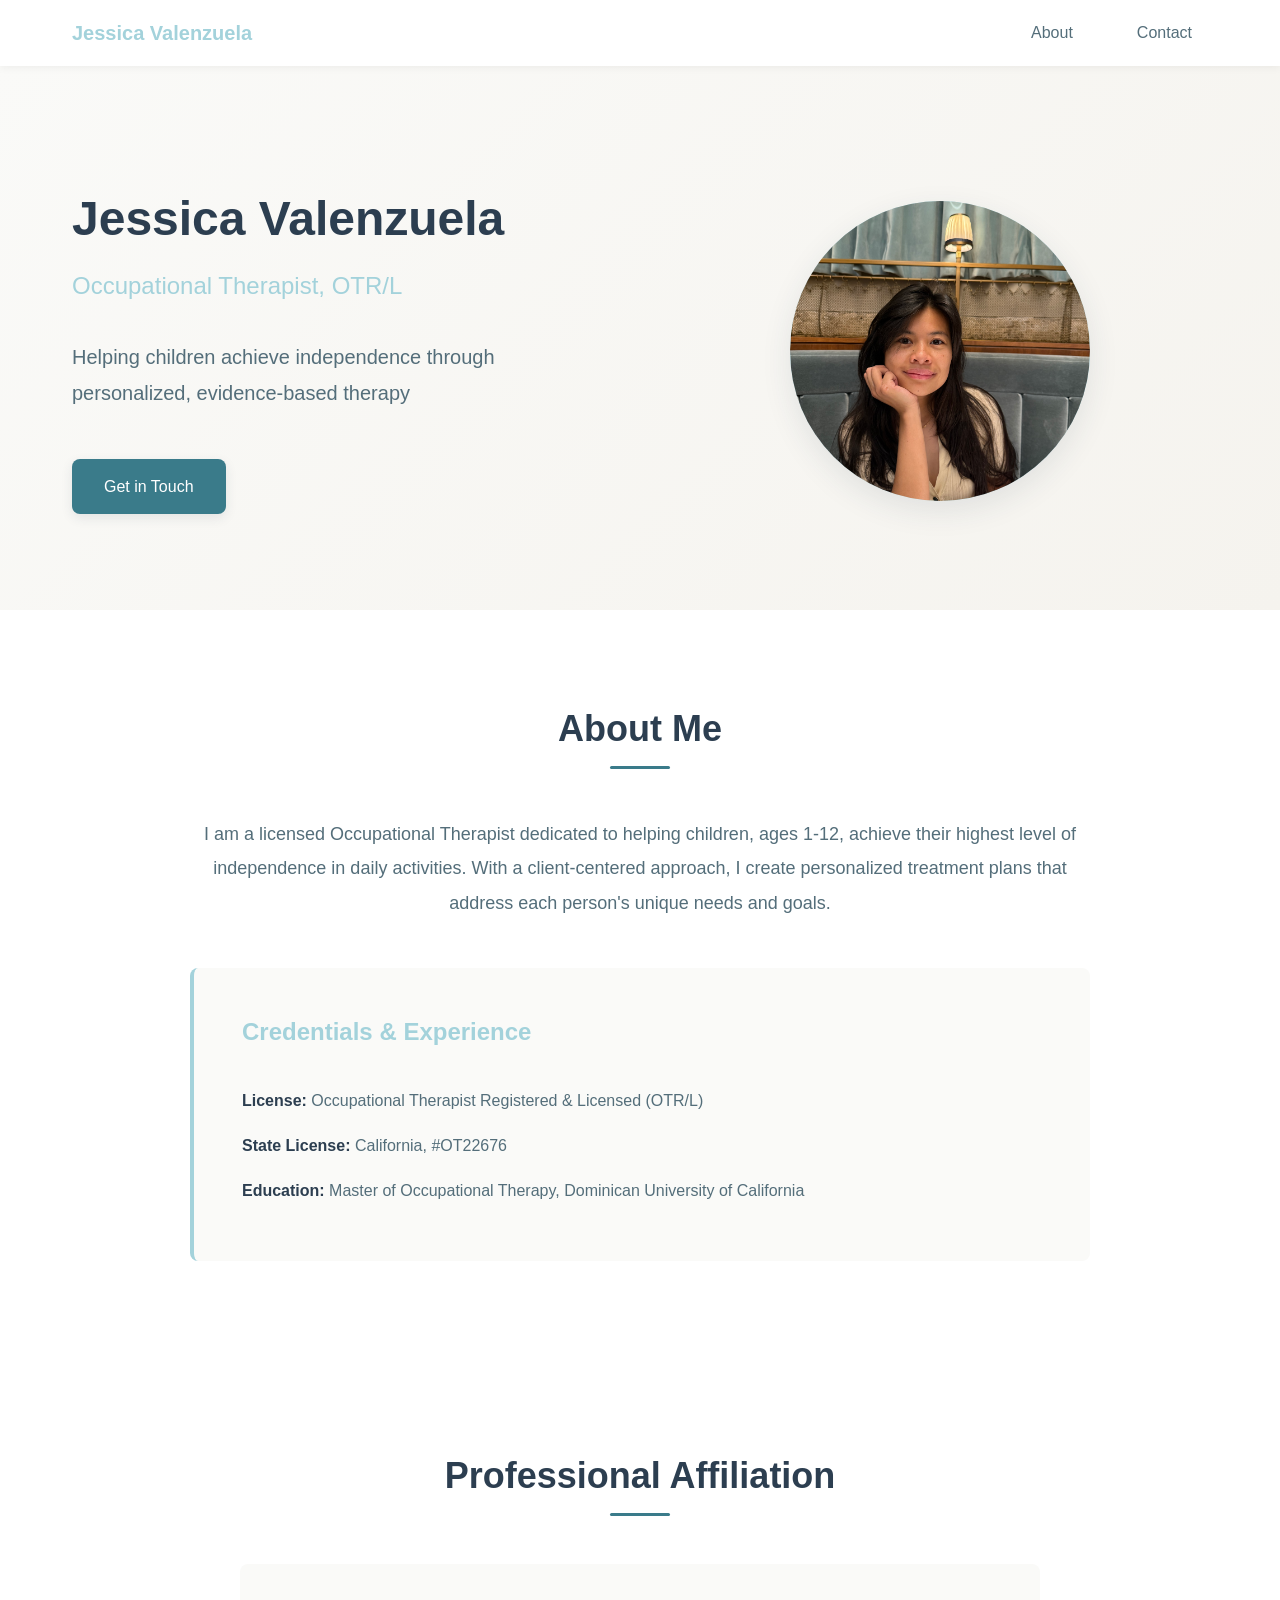
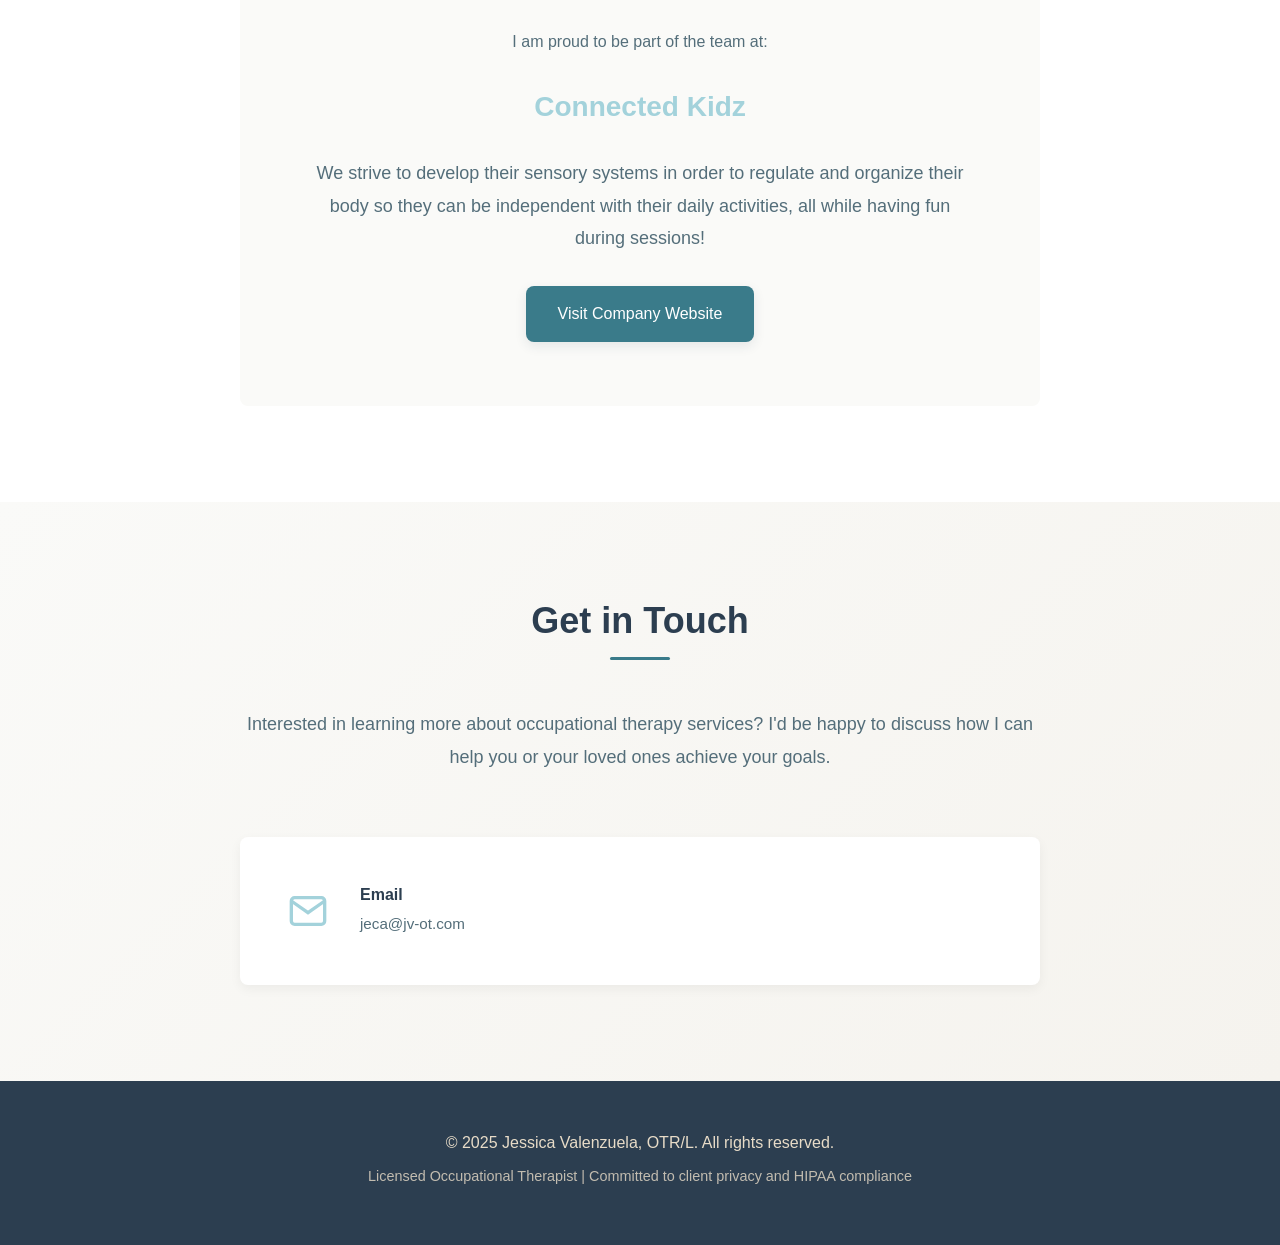
==== commit 03b16cfa: "Use https" ====
--- a/index.html
+++ b/index.html
@@ -97,7 +97,7 @@
 
                 <div class="contact-methods">
                     <div class="contact-item">
-                        <svg xmlns="http://www.w3.org/2000/svg" viewBox="0 0 24 24" fill="none" stroke="currentColor" stroke-width="2">
+                        <svg xmlns="https://www.w3.org/2000/svg" viewBox="0 0 24 24" fill="none" stroke="currentColor" stroke-width="2">
                             <path d="M4 4h16c1.1 0 2 .9 2 2v12c0 1.1-.9 2-2 2H4c-1.1 0-2-.9-2-2V6c0-1.1.9-2 2-2z"></path>
                             <polyline points="22,6 12,13 2,6"></polyline>
                         </svg>
--- a/styles.css
+++ b/styles.css
@@ -6,6 +6,8 @@
     --color-primary: #A3D2DB;        /* Light blue */
     --color-primary-light: #C1E5ED;  /* Lighter blue */
     --color-primary-dark: #7BB5C1;   /* Dark blue */
+    --color-button-blue: #3A7B8A;    /* Darker blue for buttons (better contrast) */
+    --color-button-blue-dark: #2D6373; /* Even darker for hover */
     --color-accent: #E8836C;         /* Coral accent */
     --color-accent-light: #F5A491;   /* Light coral */
     --color-neutral-light: #FAFAF8;  /* Cream white */
@@ -115,7 +117,7 @@
     transform: translateX(-50%);
     width: 60px;
     height: 3px;
-    background: var(--color-accent);
+    background: var(--color-button-blue);
     border-radius: 2px;
 }
 
@@ -136,25 +138,25 @@
 }
 
 .btn-primary {
-    background-color: var(--color-primary);
+    background-color: var(--color-button-blue);
     color: var(--color-white);
     box-shadow: 0 4px 12px var(--color-shadow);
 }
 
 .btn-primary:hover {
-    background-color: var(--color-primary-dark);
+    background-color: var(--color-button-blue-dark);
     transform: translateY(-2px);
     box-shadow: 0 6px 16px var(--color-shadow);
 }
 
 .btn-secondary {
-    background-color: var(--color-accent);
+    background-color: var(--color-button-blue);
     color: var(--color-white);
     box-shadow: 0 4px 12px var(--color-shadow);
 }
 
 .btn-secondary:hover {
-    background-color: var(--color-accent-light);
+    background-color: var(--color-button-blue-dark);
     transform: translateY(-2px);
     box-shadow: 0 6px 16px var(--color-shadow);
 }
@@ -205,7 +207,7 @@
 
 .nav-links a:hover {
     color: var(--color-primary);
-    background-color: rgba(107, 142, 111, 0.1);
+    background-color: rgba(163, 210, 219, 0.15);
 }
 
 /* ===================================
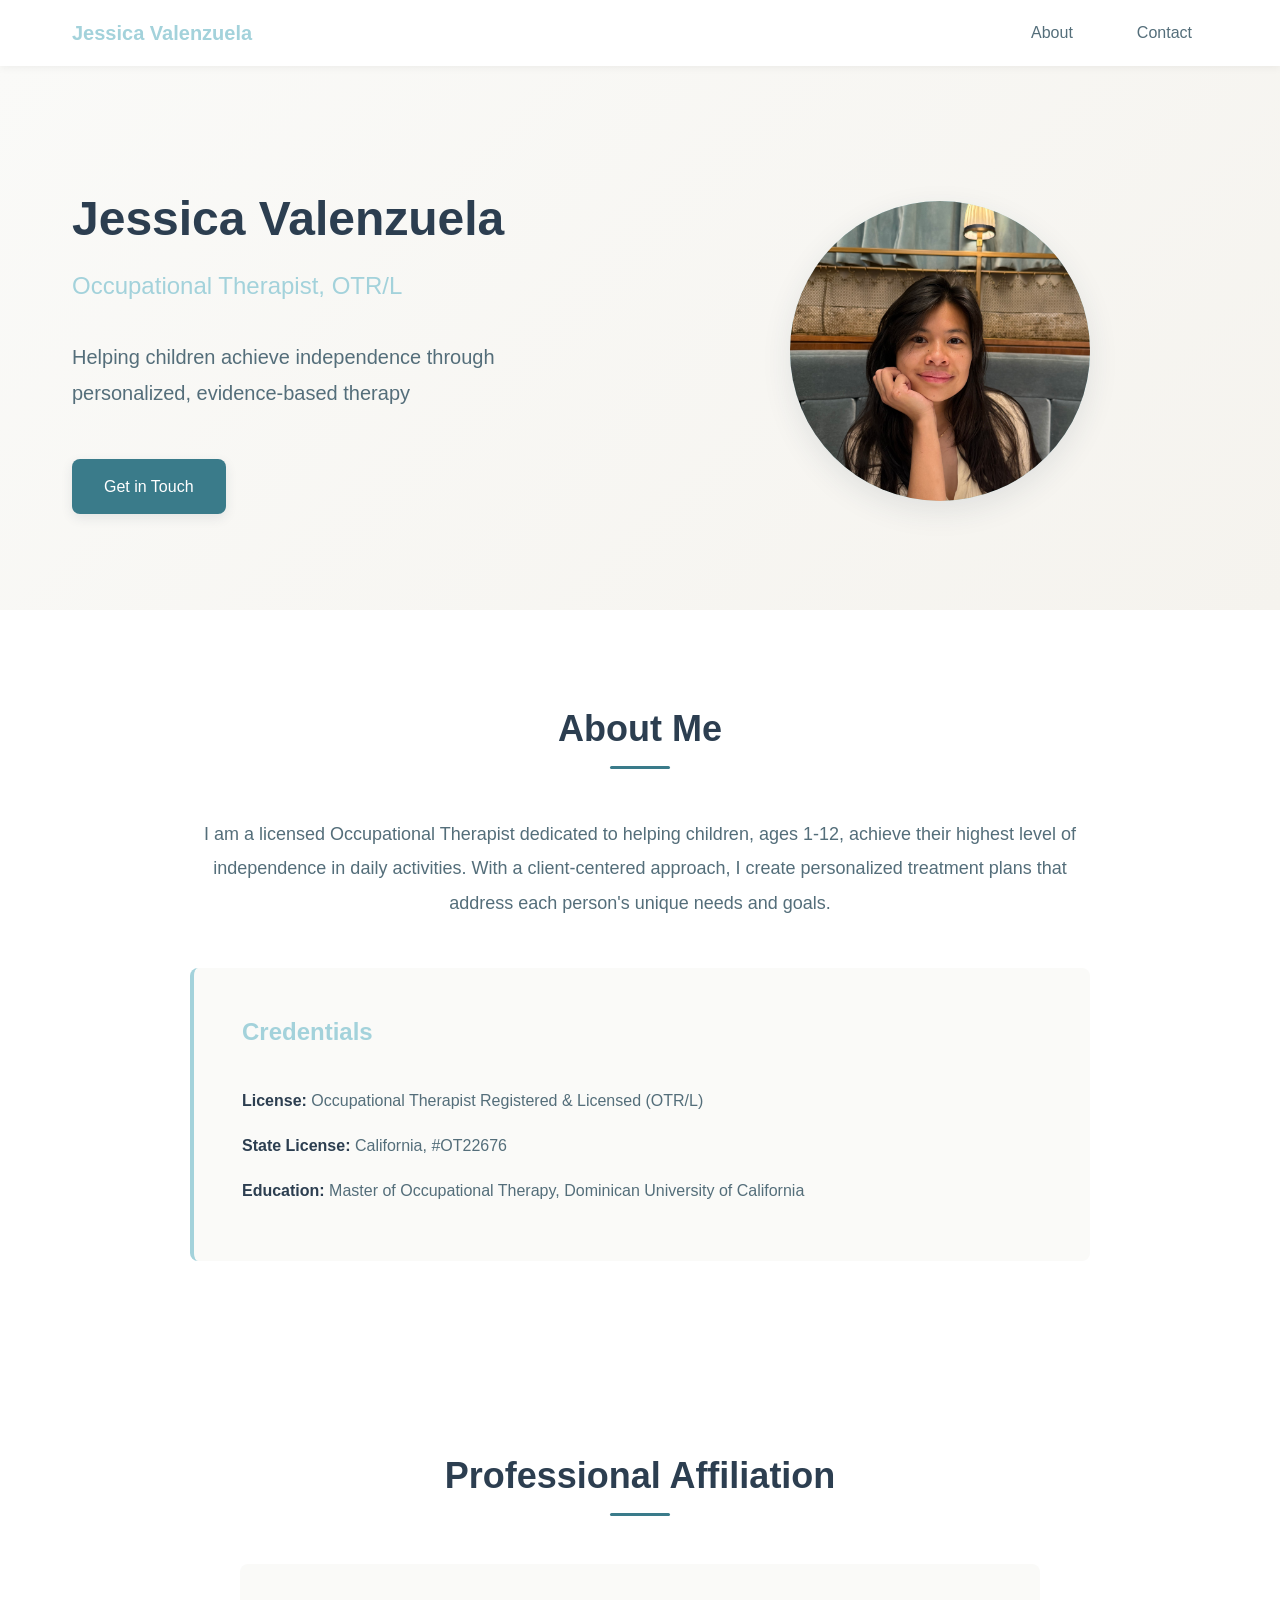
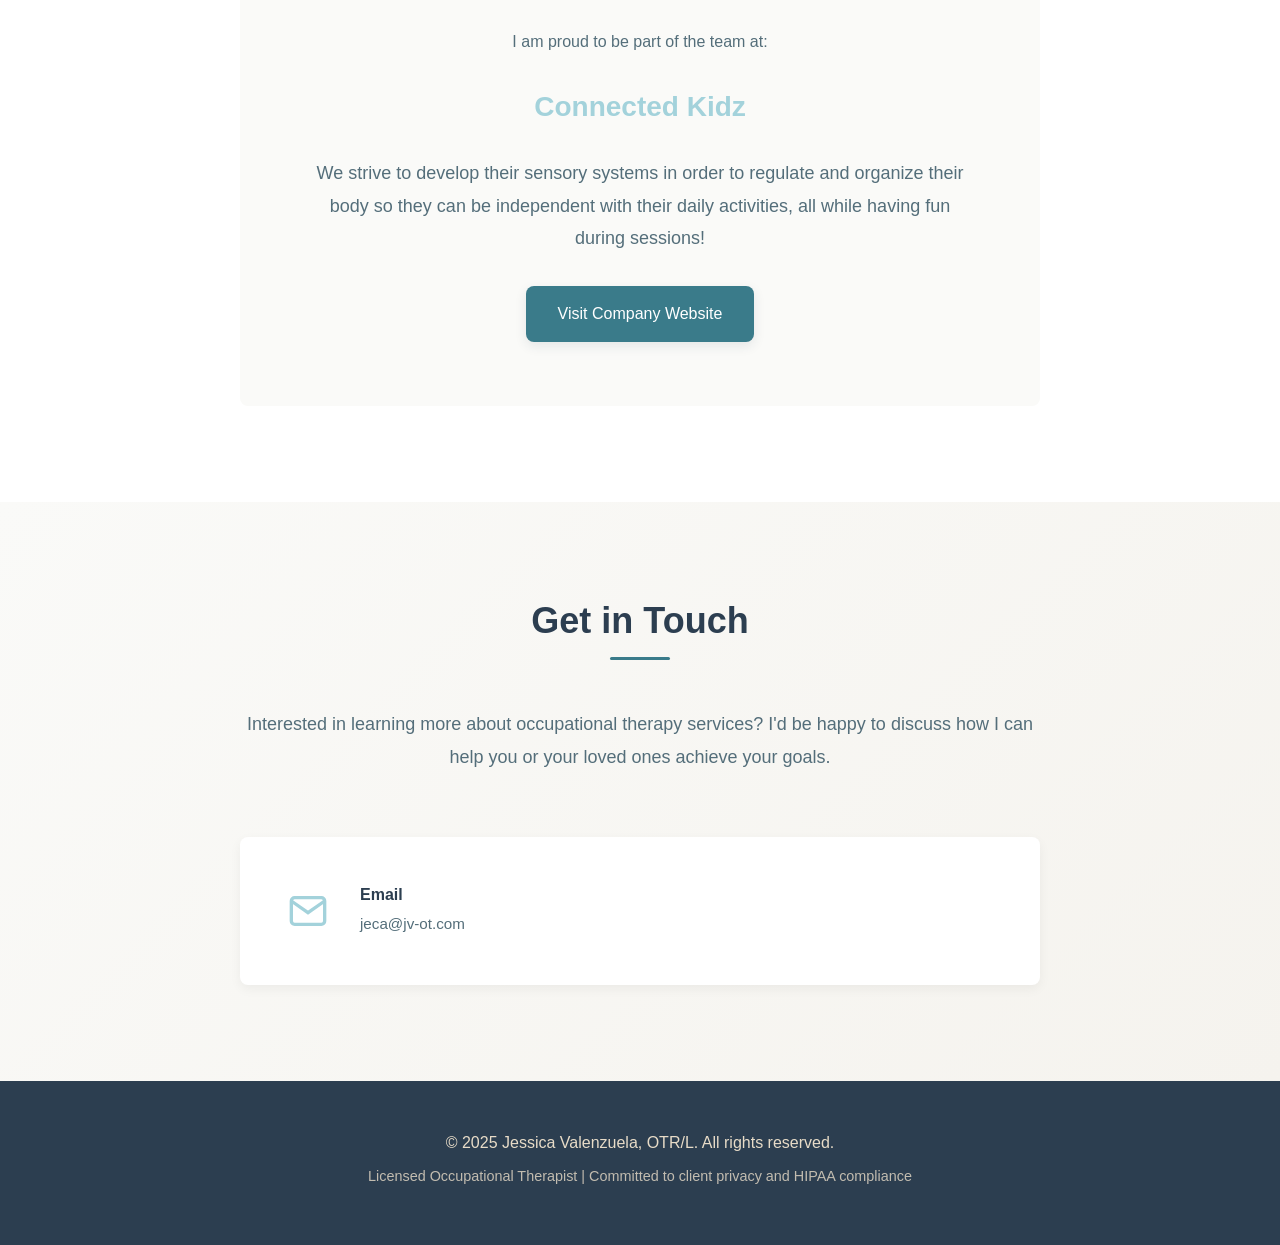
==== commit a2f46366: "Fix tab-icon wrong rotation. Center profile picture. And use https everywhere" ====
--- a/index.html
+++ b/index.html
@@ -4,7 +4,8 @@
     <meta charset="UTF-8">
     <meta name="viewport" content="width=device-width, initial-scale=1.0">
     <meta name="description" content="Professional Occupational Therapist providing personalized care and evidence-based treatment.">
-    <title>Your Name, OTR/L - Occupational Therapist</title>
+    <title>Jessica Valenzuela, OTR/L - Occupational Therapist</title>
+    <link rel="icon" type="image/jpg" href="media/tab-icon.jpg">
     <link rel="stylesheet" href="styles.css">
 </head>
 <body>
@@ -54,7 +55,7 @@
                     </p>
 
                     <div class="credentials">
-                        <h3>Credentials & Experience</h3>
+                        <h3>Credentials</h3>
                         <ul>
                             <li><strong>License:</strong> Occupational Therapist Registered & Licensed (OTR/L)</li>
                             <li><strong>State License:</strong> California, #OT22676</li>
--- a/styles.css
+++ b/styles.css
@@ -87,6 +87,11 @@
     display: block;
 }
 
+/* Rotate favicon */
+link[rel="icon"] {
+    transform: rotate(90deg);
+}
+
 ul {
     list-style: none;
 }
@@ -276,11 +281,10 @@
 }
 
 .image-placeholder img {
-    width: 120%;
-    height: 120%;
-    border-radius: 50%;
+    width: 150%;
+    height: 150%;
     object-fit: cover;
-    object-position: 35% center;
+    object-position: 1% center; /* DM: my attempt at centering the profile picture. Looks good for this one. But might be a problem if we change out the pictures*/
     position: absolute;
 }
 
